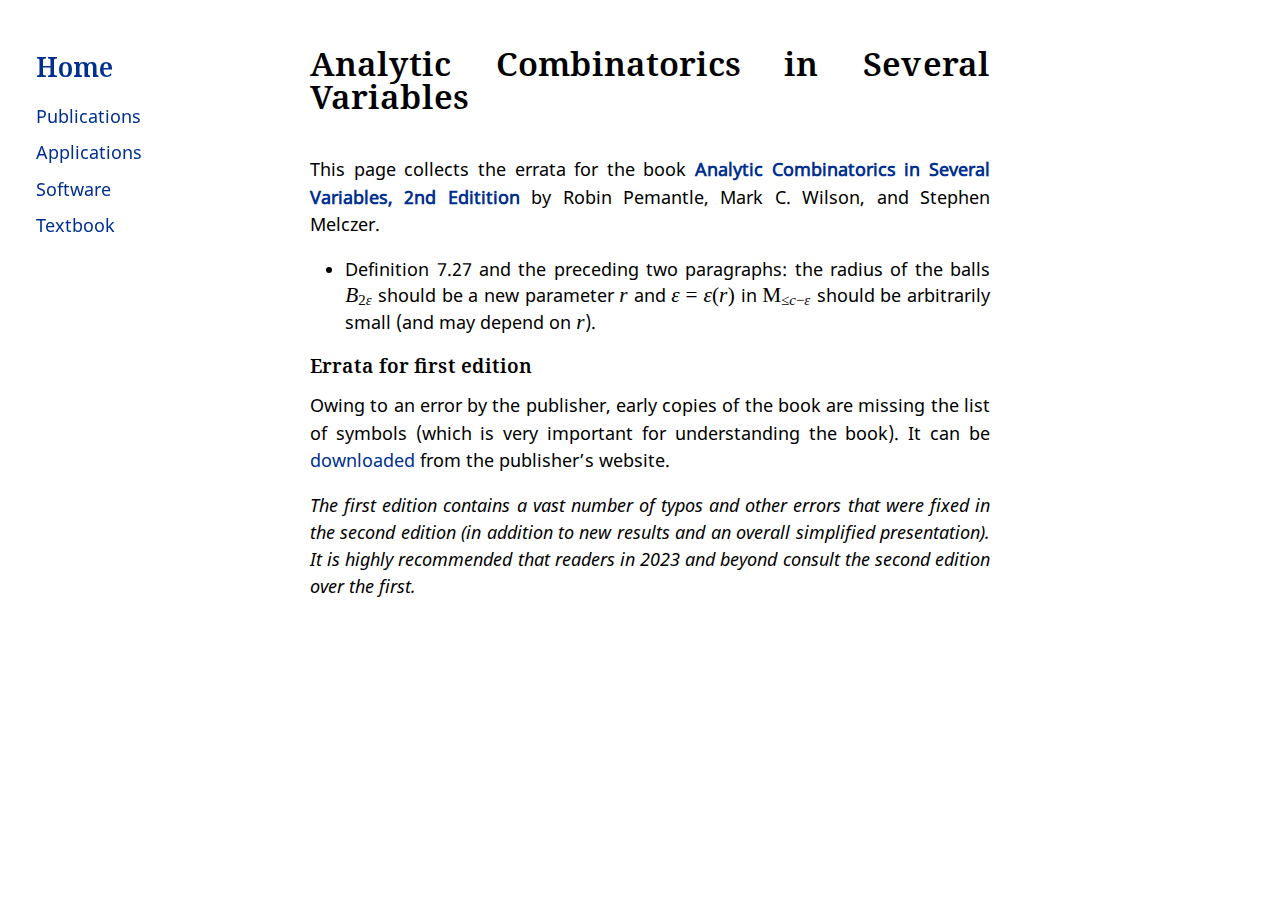
==== acsvbook-errata/index.html @ 9aa42023 "Create website for book launch" ====
<!DOCTYPE html>

<html lang="en-us">
    <head>
    <meta charset="utf-8">
    <meta http-equiv="X-UA-Compatible" content="IE=edge,chrome=1">
    <meta name="viewport" content="width=device-width, initial-scale=1">
    <meta name="format-detection" content="telephone=no"/>

    <title>Analytic Combinatorics in Several Variables | Home</title>

    
    
    
    <link rel="stylesheet" href="/css/main.min.3e6a9ad6a142c9b3de5f17ddd00ff5ba66247acdb8e614b55cbfd5e137133481.css"/>

</head>

    <body>
        
<nav>
  <header>
    <div class="site-title">
        <a href="/">Home</a>
    </div>  
</header>

  <div class="nav-menu">
  
    <a class="color-link nav-link" href="/pubs/">Publications</a>
  
    <a class="color-link nav-link" href="/apps/">Applications</a>
  
    <a class="color-link nav-link" href="/software/">Software</a>
  
    <a class="color-link nav-link" href="/acsvbook/">Textbook</a>
  
</div>
</nav>

        <div id="content" class="content-container">
        

<h1 class="post-title">Analytic Combinatorics in Several Variables</h1>
    <div>
        <p>
        <p>This page collects the errata for the book <a href="/acsvbook/"><strong>Analytic Combinatorics in Several Variables, 2nd Editition</strong></a> by Robin Pemantle, Mark C. Wilson, and Stephen Melczer.</p>
<ul>
<li>Definition 7.27 and the preceding two paragraphs: the radius of the balls $B_{2\varepsilon}$ should be a new parameter $r$ and $\varepsilon=\varepsilon(r)$ in $\mathcal{M}_{\leq c-\varepsilon}$ should be arbitrarily small (and may depend on $r$).</li>
</ul>
<h3 id="errata-for-first-edition">Errata for first edition</h3>
<p>Owing to an error by the publisher, early copies of the book are missing the list of symbols (which is very important for understanding the book). It can be <a href="http://www.cambridge.org/us/download_file/826664/">downloaded</a> from the publisher&rsquo;s website.</p>
<p><em>The first edition contains a vast number of typos and other errors that were fixed in the second edition (in addition to new results and an overall simplified presentation). It is highly recommended that readers in 2023 and beyond consult the second edition over the first.</em></p>

        </p>
    </div>


        

<link rel="stylesheet" type="text/css" href="/css/katex.min.css" crossorigin="anonymous">
<script type="text/javascript" src="/js/katex.min.js" crossorigin="anonymous"></script>
<script type="text/javascript" src="/js/auto-render.min.js"onload="renderMathInElement(document.body);" crossorigin="anonymous"></script>

<script>
    document.addEventListener("DOMContentLoaded", function() {
        renderMathInElement(document.body, {
            delimiters: [
                {left: "$$", right: "$$", display: true},
                {left: "$", right: "$", display: false}
            ]
        });
    });
</script>

        </div>
    </body>
</html>
---- css/main.min.3e6a9ad6a142c9b3de5f17ddd00ff5ba66247acdb8e614b55cbfd5e137133481.css ----
@font-face{font-family:Noto Sans;src:url(../fonts/NotoSans-Regular.woff2)format("woff2"),url(../fonts/NotoSans-Regular.woff)format("woff");font-weight:400;font-display:fallback}@font-face{font-family:Noto Sans;src:url(../fonts/NotoSans-Italic.woff2)format("woff2"),url(../fonts/NotoSans-Italic.woff)format("woff");font-weight:400;font-style:italic;font-display:fallback}@font-face{font-family:Noto Serif;src:url(../fonts/NotoSerif-SemiBold.woff2)format("woff2"),url(../fonts/NotoSerif-SemiBold.woff)format("woff");font-weight:600;font-display:fallback}@font-face{font-family:Noto Serif;src:url(../fonts/NotoSerif-Bold.woff2)format("woff2"),url(../fonts/NotoSerif-Bold.woff)format("woff");font-weight:700;font-display:fallback}/*!normalize.css v8.0.1 | MIT License | github.com/necolas/normalize.css*/html{line-height:1.15;-webkit-text-size-adjust:100%}body{margin:0}main{display:block}h1{font-size:2em;margin:.67em 0}hr{box-sizing:content-box;height:0;overflow:visible}pre{font-family:monospace,monospace;font-size:1em}a{background-color:transparent}abbr[title]{border-bottom:none;text-decoration:underline;text-decoration:underline dotted}b,strong{font-weight:bolder}code,kbd,samp{font-family:monospace,monospace;font-size:1em}small{font-size:80%}sub,sup{font-size:75%;line-height:0;position:relative;vertical-align:baseline}sub{bottom:-.25em}sup{top:-.5em}img{border-style:none}button,input,optgroup,select,textarea{font-family:inherit;font-size:100%;line-height:1.15;margin:0}button,input{overflow:visible}button,select{text-transform:none}button,[type=button],[type=reset],[type=submit]{-webkit-appearance:button}button::-moz-focus-inner,[type=button]::-moz-focus-inner,[type=reset]::-moz-focus-inner,[type=submit]::-moz-focus-inner{border-style:none;padding:0}button:-moz-focusring,[type=button]:-moz-focusring,[type=reset]:-moz-focusring,[type=submit]:-moz-focusring{outline:1px dotted ButtonText}fieldset{padding:.35em .75em .625em}legend{box-sizing:border-box;color:inherit;display:table;max-width:100%;padding:0;white-space:normal}progress{vertical-align:baseline}textarea{overflow:auto}[type=checkbox],[type=radio]{box-sizing:border-box;padding:0}[type=number]::-webkit-inner-spin-button,[type=number]::-webkit-outer-spin-button{height:auto}[type=search]{-webkit-appearance:textfield;outline-offset:-2px}[type=search]::-webkit-search-decoration{-webkit-appearance:none}::-webkit-file-upload-button{-webkit-appearance:button;font:inherit}details{display:block}summary{display:list-item}template{display:none}[hidden]{display:none}.chroma{color:#f8f8f2;background-color:#272822}.chroma .err{color:#960050;background-color:#1e0010}.chroma .lntd{vertical-align:top;padding:0;margin:0;border:0}.chroma .lntable{border-spacing:0;padding:0;margin:0;border:0;width:auto;overflow:auto;display:block}.chroma .hl{display:block;width:100%;background-color:#ffc}.chroma .lnt{margin-right:.4em;padding:0 .4em;color:#7f7f7f}.chroma .ln{margin-right:.4em;padding:0 .4em;color:#7f7f7f}.chroma .k{color:#66d9ef}.chroma .kc{color:#66d9ef}.chroma .kd{color:#66d9ef}.chroma .kn{color:#f92672}.chroma .kp{color:#66d9ef}.chroma .kr{color:#66d9ef}.chroma .kt{color:#66d9ef}.chroma .na{color:#a6e22e}.chroma .nc{color:#a6e22e}.chroma .no{color:#66d9ef}.chroma .nd{color:#a6e22e}.chroma .ne{color:#a6e22e}.chroma .nf{color:#a6e22e}.chroma .nx{color:#a6e22e}.chroma .nt{color:#f92672}.chroma .l{color:#ae81ff}.chroma .ld{color:#e6db74}.chroma .s{color:#e6db74}.chroma .sa{color:#e6db74}.chroma .sb{color:#e6db74}.chroma .sc{color:#e6db74}.chroma .dl{color:#e6db74}.chroma .sd{color:#e6db74}.chroma .s2{color:#e6db74}.chroma .se{color:#ae81ff}.chroma .sh{color:#e6db74}.chroma .si{color:#e6db74}.chroma .sx{color:#e6db74}.chroma .sr{color:#e6db74}.chroma .s1{color:#e6db74}.chroma .ss{color:#e6db74}.chroma .m{color:#ae81ff}.chroma .mb{color:#ae81ff}.chroma .mf{color:#ae81ff}.chroma .mh{color:#ae81ff}.chroma .mi{color:#ae81ff}.chroma .il{color:#ae81ff}.chroma .mo{color:#ae81ff}.chroma .o{color:#f92672}.chroma .ow{color:#f92672}.chroma .c{color:#75715e}.chroma .ch{color:#75715e}.chroma .cm{color:#75715e}.chroma .c1{color:#75715e}.chroma .cs{color:#75715e}.chroma .cp{color:#75715e}.chroma .cpf{color:#75715e}.chroma .gd{color:#f92672}.chroma .ge{font-style:italic}.chroma .gi{color:#a6e22e}.chroma .gs{font-weight:700}.chroma .gu{color:#75715e}html,body{height:100%;width:100%;overflow-x:hidden}html{margin:0;line-height:170%;-ms-overflow-style:-ms-autohiding-scrollbar}body{color:#000;font-family:noto sans,segoe ui,helvetica neue,Helvetica,Roboto,FreeSans,sans-serif;margin:0;font-size:1.1rem;text-align:justify}article p a{text-decoration:underline;text-decoration-skip-ink:auto;color:#000}article .post-footer>a{text-decoration:none}h1{font-size:1.9em;padding-top:0;margin:.1em 0 .75em;font-family:noto serif,segoe ui,helvetica neue,Helvetica,Roboto,FreeSans,serif;font-weight:600;line-height:1em}h2,h3,h4,h5,h6{margin:.1em 0 .75em;font-family:noto serif,segoe ui,helvetica neue,Helvetica,Roboto,FreeSans,serif;font-weight:600}h2{font-size:1.25em;line-height:1.4em}h2 a{text-decoration:none;position:relative;text-shadow:0 -2px 0 #fff,0 -1px 0 #fff,0 0 0 #fff,2px -2px 0 #fff,2px -1px 0 #fff,2px 0 0 #fff,-2px -2px 0 #fff,-2px -1px 0 #fff,-2px 0 0 #fff,1px -2px 0 #fff,1px -1px 0 #fff,1px 0 0 #fff,-1px -2px 0 #fff,-1px -1px 0 #fff,-1px 0 0 #fff,0 -2px 0 #fff,0 -1px 0 #fff,0 0 0 #fff;box-shadow:0 -1px white inset,0 -2px transparent inset;background-size:1px 1em;position:relative;transition:all .6s cubic-bezier(.075,.82,.165,1)}h2 a:hover{box-shadow:0 -1px white inset,0 -2px #5F5F5F inset;transition:all 1s cubic-bezier(.075,.82,.165,1)}h5,h6{font-weight:700;line-height:1.3em}h4{line-height:1.3em}h3{font-size:1.1em;line-height:1.3em}p{margin:0 0 1em}a{text-decoration:none;text-decoration-skip-ink:auto;color:#00308f;font-size:1.12rem}a,a>svg{transition:.1s cubic-bezier(.075,.82,.165,1)}a:visited{color:#00308f}.color-link{text-decoration:none;color:#00308f;font-family:noto sans,segoe ui,helvetica neue,Helvetica,Roboto,FreeSans,sans-serif;margin-right:1.5em}.color-link:visited{color:#00308f}.color-link:hover{color:#359377}.color-link:hover .color-arrow{fill:#359377}.tag{margin-right:.75em;margin-bottom:1em;line-height:1.75em;color:#ababab}.tag:visited{color:#ababab}.tag:hover{color:#898989}time{margin-right:1.5em;color:#ababab}hr{border:0;height:0;border-bottom:1px solid #d2d2d2}ul,ol{margin:1em 0;padding-left:2em}li{line-height:150%}mark{background-color:#ffec5c}blockquote{border-left:4px solid #d2d2d2;padding-left:1.3em;margin-left:0;margin-top:0}blockquote p{margin-bottom:0}cite{font-size:.95em}pre{padding:1em;background-color:#f7f7f7;max-width:100%;overflow:scroll}p code,kbd{font-size:.95rem;background:#f7f7f7;padding:.2em}code,pre,kbd{font-family:Menlo,Monaco,courier new,monospace;font-size:.95rem;line-height:154%}.table-wrapper{overflow-x:auto}table{max-width:100%;border-spacing:0}table thead{background:#f7f7f7}table th,table td{padding:.5em 1em;border:1px double #eee}nav{padding:.25em 1.5em 1em;max-width:100%}.site-title{margin:1.5em 0 1em;text-align:center;line-height:1.7em}.site-title a{font-family:noto serif,segoe ui,helvetica neue,Helvetica,Roboto,FreeSans,serif;font-size:1.5em;text-decoration:none;margin-top:.75em}.nav-menu{display:flex;flex-direction:row;justify-content:center;flex-wrap:wrap}.nav-link{margin-bottom:.5em}.description{font-style:italic;color:#898989;text-align:center;margin-bottom:3.7em;margin-top:-.75em}.content-container{padding:.5em 1.5em 0;margin:0;max-width:100%;position:relative}.paginator{flex-shrink:0;display:flex;justify-content:space-between;align-items:flex-end;margin-top:1em;padding-bottom:1.5em;align-items:center}.paginator .older{margin-left:1em}.paginator p{font-size:.95rem;margin:0}.paginator a{text-decoration:none;color:#63bda2;font-size:.95rem}.article-content{flex:1 0 auto}.article-figure{margin:0 0 1em}.article-image{max-width:100%;margin:0 0 1em}.canon{width:100%;height:auto}.footnote-ref a{margin-left:.3em}.footnote-ref a::before{content:"["}.footnote-ref a::after{content:"]"}.post-footer{font-size:.95rem;color:#ababab;border-bottom:1px solid #d2d2d2;padding-bottom:1.8em}.hidden{visibility:hidden;border-bottom:0 solid}.page-footer{padding:1.5em 0 2em;font-size:.95rem;color:#ababab}.page-footer a{text-decoration:none;color:#ababab}.footer-divider{color:#d2d2d2;margin-bottom:1.5em}.archives-list{padding-left:0}.archives-list-item{display:flex;margin:.5em 0}.archives-list-item-date{width:60px;margin-right:.25em;color:#ababab}.not-found-title{margin-bottom:0}.footer{visibility:hidden;height:0}.footer-mobile{margin-top:2em;max-width:100%;padding:0 1.5em .75em;overflow:hidden}.footer-mobile .footer-mobile-links{display:flex;justify-content:center}.footer-mobile .divider-bar{color:#ababab;padding:0 .25em}footer{text-align:center}footer a{text-decoration:none;font-size:.95rem;color:#ababab}footer a:visited{color:#ababab}footer a:hover{color:#898989}@media only screen and (min-width:900px){nav{position:fixed;overflow:auto;height:100%;top:0;left:36px;width:240px;padding:0}.site-title{margin:3em 0 1em;text-align:left}.nav-menu{display:flex;flex-direction:column;align-items:flex-start}.nav-link{margin-bottom:.5em}.description{text-align:left;padding:1.55em 0 .5em;border-bottom:none;margin-bottom:1em;margin-top:0}.article-content{margin-top:1.4em}.paginator{padding-bottom:2em}.content-container{max-width:680px;margin-left:310px;padding:0 1.5em 0 0;height:100%;display:flex;flex-direction:column}.content-container h1{font-size:1.9em;border-top:none;padding-top:0;margin-top:1.4em}.post-title{border-top:none;padding-top:0;margin-top:.75em}.page-footer{border-bottom:none}.footer{position:relative;visibility:visible;margin-top:1em;text-align:left}.footer-mobile{visibility:hidden;height:0;padding:0;margin:0;overflow:hidden}.social-icons{width:100%}}
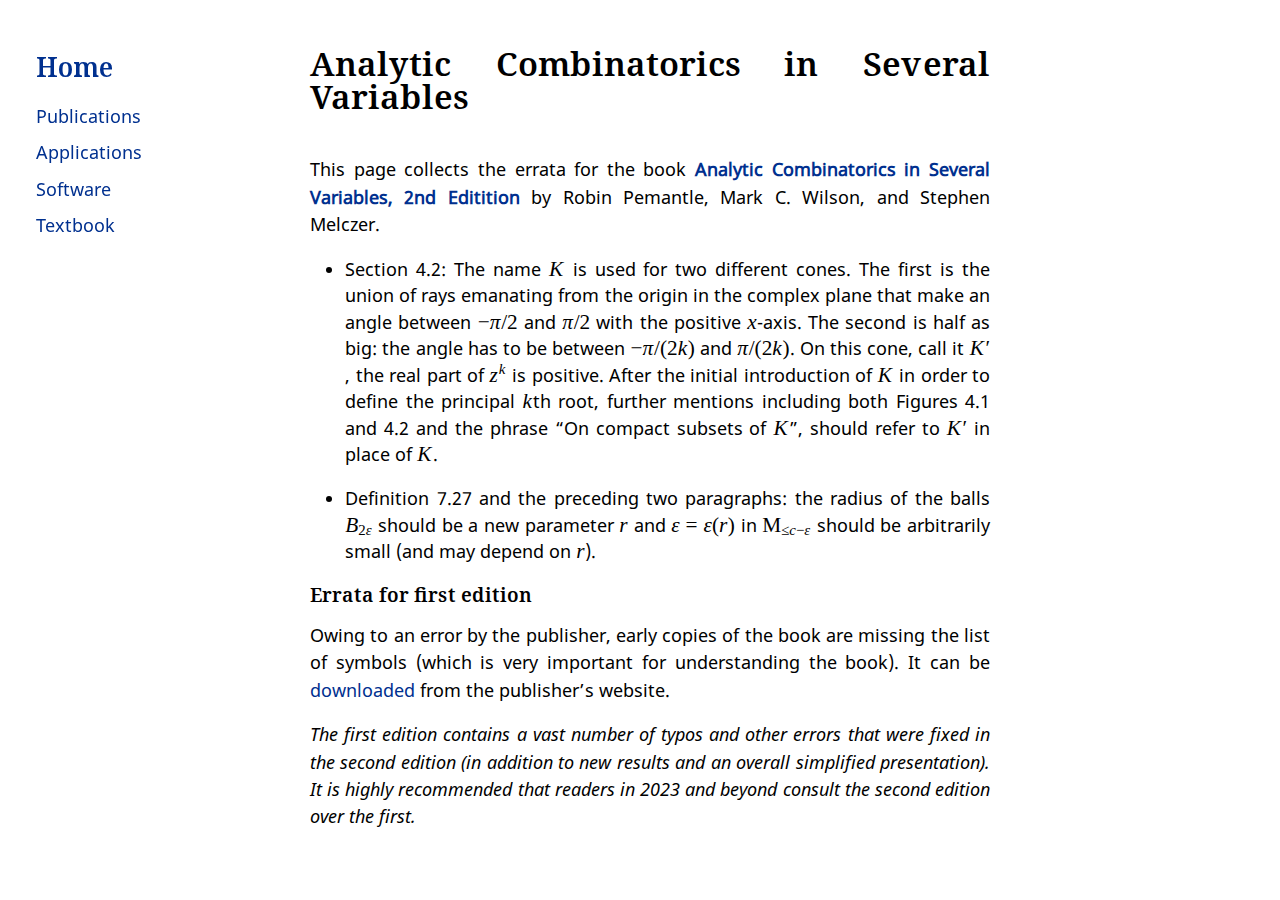
==== commit 2159882c: "Add errata item" ====
--- a/acsvbook-errata/index.html
+++ b/acsvbook-errata/index.html
@@ -46,7 +46,12 @@
         <p>
         <p>This page collects the errata for the book <a href="/acsvbook/"><strong>Analytic Combinatorics in Several Variables, 2nd Editition</strong></a> by Robin Pemantle, Mark C. Wilson, and Stephen Melczer.</p>
 <ul>
-<li>Definition 7.27 and the preceding two paragraphs: the radius of the balls $B_{2\varepsilon}$ should be a new parameter $r$ and $\varepsilon=\varepsilon(r)$ in $\mathcal{M}_{\leq c-\varepsilon}$ should be arbitrarily small (and may depend on $r$).</li>
+<li>
+<p>Section 4.2: The name $K$ is used for two different cones.  The first is the union of rays emanating from the origin in the complex plane that make an angle between $-\pi/2$ and $\pi/2$ with the positive $x$-axis.  The second is half as big: the angle has to be between $-\pi/(2k)$ and $\pi/(2k)$. On this cone, call it $K\prime$, the real part of $z^k$ is positive.  After the initial introduction of $K$ in order to define the principal $k$th root, further mentions including both Figures 4.1 and 4.2 and the phrase &ldquo;On compact subsets of $K$&rdquo;, should refer to $K\prime$ in place of $K$.</p>
+</li>
+<li>
+<p>Definition 7.27 and the preceding two paragraphs: the radius of the balls $B_{2\varepsilon}$ should be a new parameter $r$ and $\varepsilon=\varepsilon(r)$ in $\mathcal{M}_{\leq c-\varepsilon}$ should be arbitrarily small (and may depend on $r$).</p>
+</li>
 </ul>
 <h3 id="errata-for-first-edition">Errata for first edition</h3>
 <p>Owing to an error by the publisher, early copies of the book are missing the list of symbols (which is very important for understanding the book). It can be <a href="http://www.cambridge.org/us/download_file/826664/">downloaded</a> from the publisher&rsquo;s website.</p>
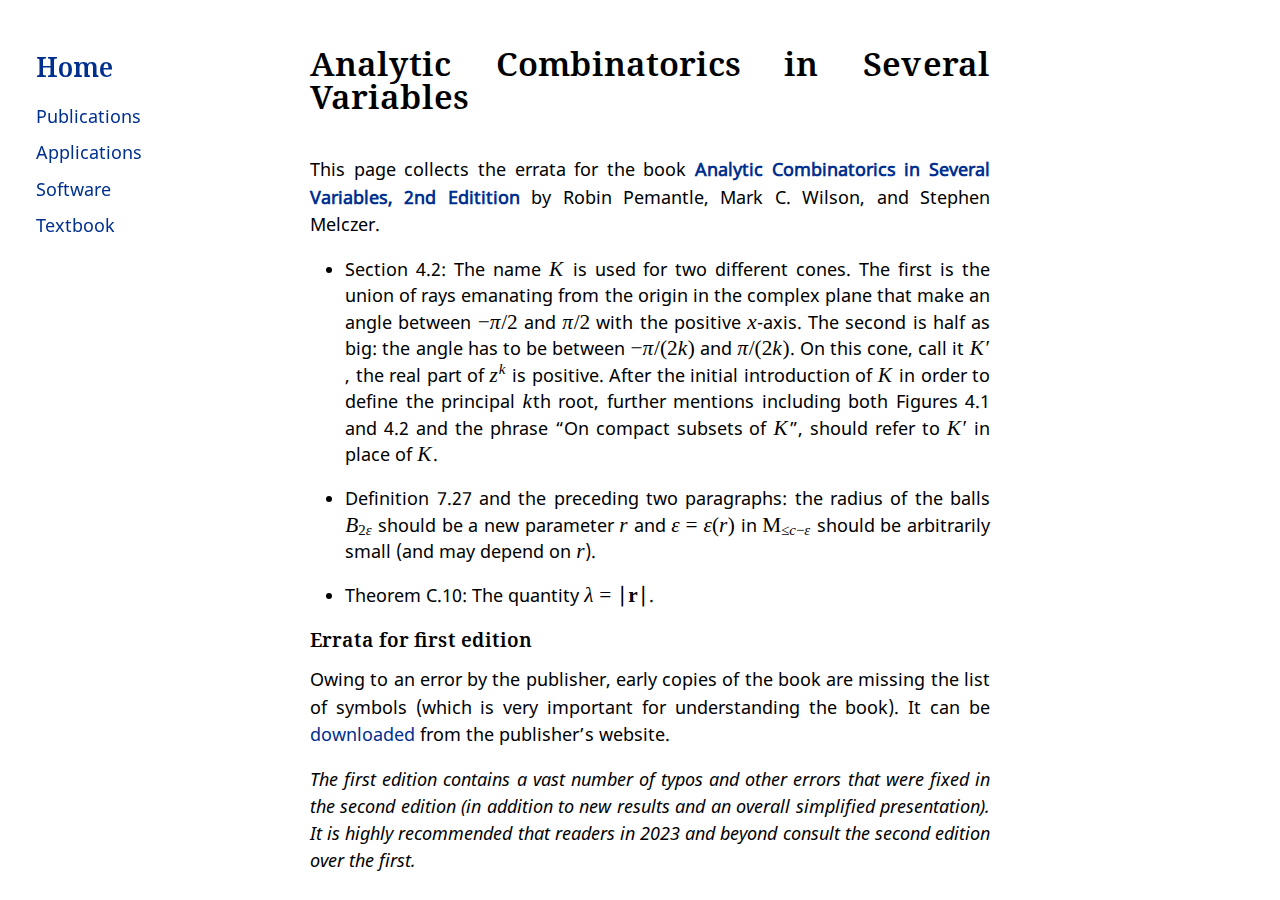
==== commit 90f8dacc: "Add Sage notebooks for Chapters 1 - 3 in textbook" ====
--- a/acsvbook-errata/index.html
+++ b/acsvbook-errata/index.html
@@ -52,6 +52,9 @@
 <li>
 <p>Definition 7.27 and the preceding two paragraphs: the radius of the balls $B_{2\varepsilon}$ should be a new parameter $r$ and $\varepsilon=\varepsilon(r)$ in $\mathcal{M}_{\leq c-\varepsilon}$ should be arbitrarily small (and may depend on $r$).</p>
 </li>
+<li>
+<p>Theorem C.10: The quantity $\lambda = |\mathbf{r}|$.</p>
+</li>
 </ul>
 <h3 id="errata-for-first-edition">Errata for first edition</h3>
 <p>Owing to an error by the publisher, early copies of the book are missing the list of symbols (which is very important for understanding the book). It can be <a href="http://www.cambridge.org/us/download_file/826664/">downloaded</a> from the publisher&rsquo;s website.</p>
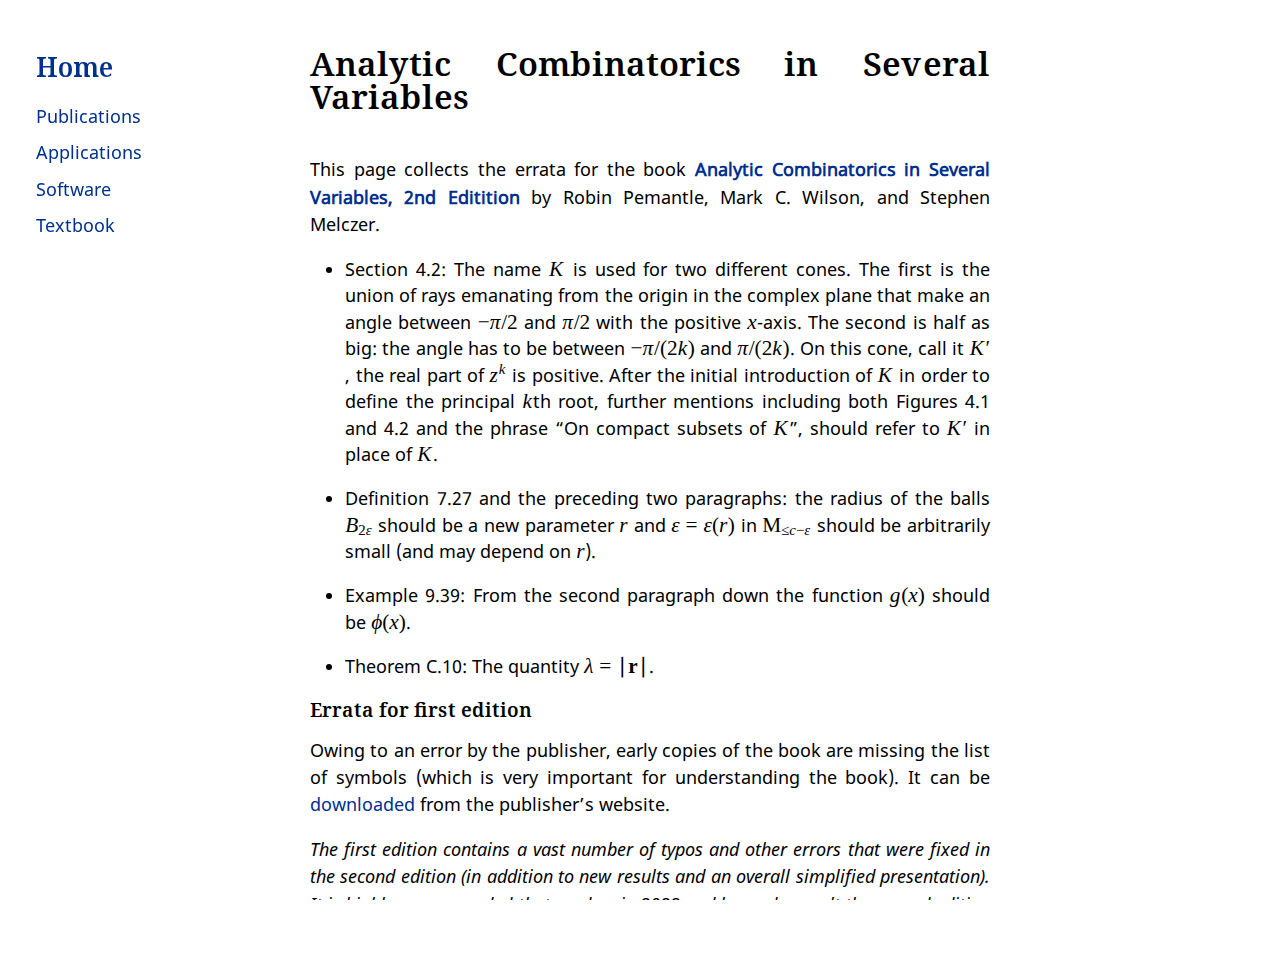
==== commit ca98f9f8: "Add Chapter 4 notebook" ====
--- a/acsvbook-errata/index.html
+++ b/acsvbook-errata/index.html
@@ -53,6 +53,9 @@
 <p>Definition 7.27 and the preceding two paragraphs: the radius of the balls $B_{2\varepsilon}$ should be a new parameter $r$ and $\varepsilon=\varepsilon(r)$ in $\mathcal{M}_{\leq c-\varepsilon}$ should be arbitrarily small (and may depend on $r$).</p>
 </li>
 <li>
+<p>Example 9.39: From the second paragraph down the function $g(x)$ should be $\phi(x)$.</p>
+</li>
+<li>
 <p>Theorem C.10: The quantity $\lambda = |\mathbf{r}|$.</p>
 </li>
 </ul>
